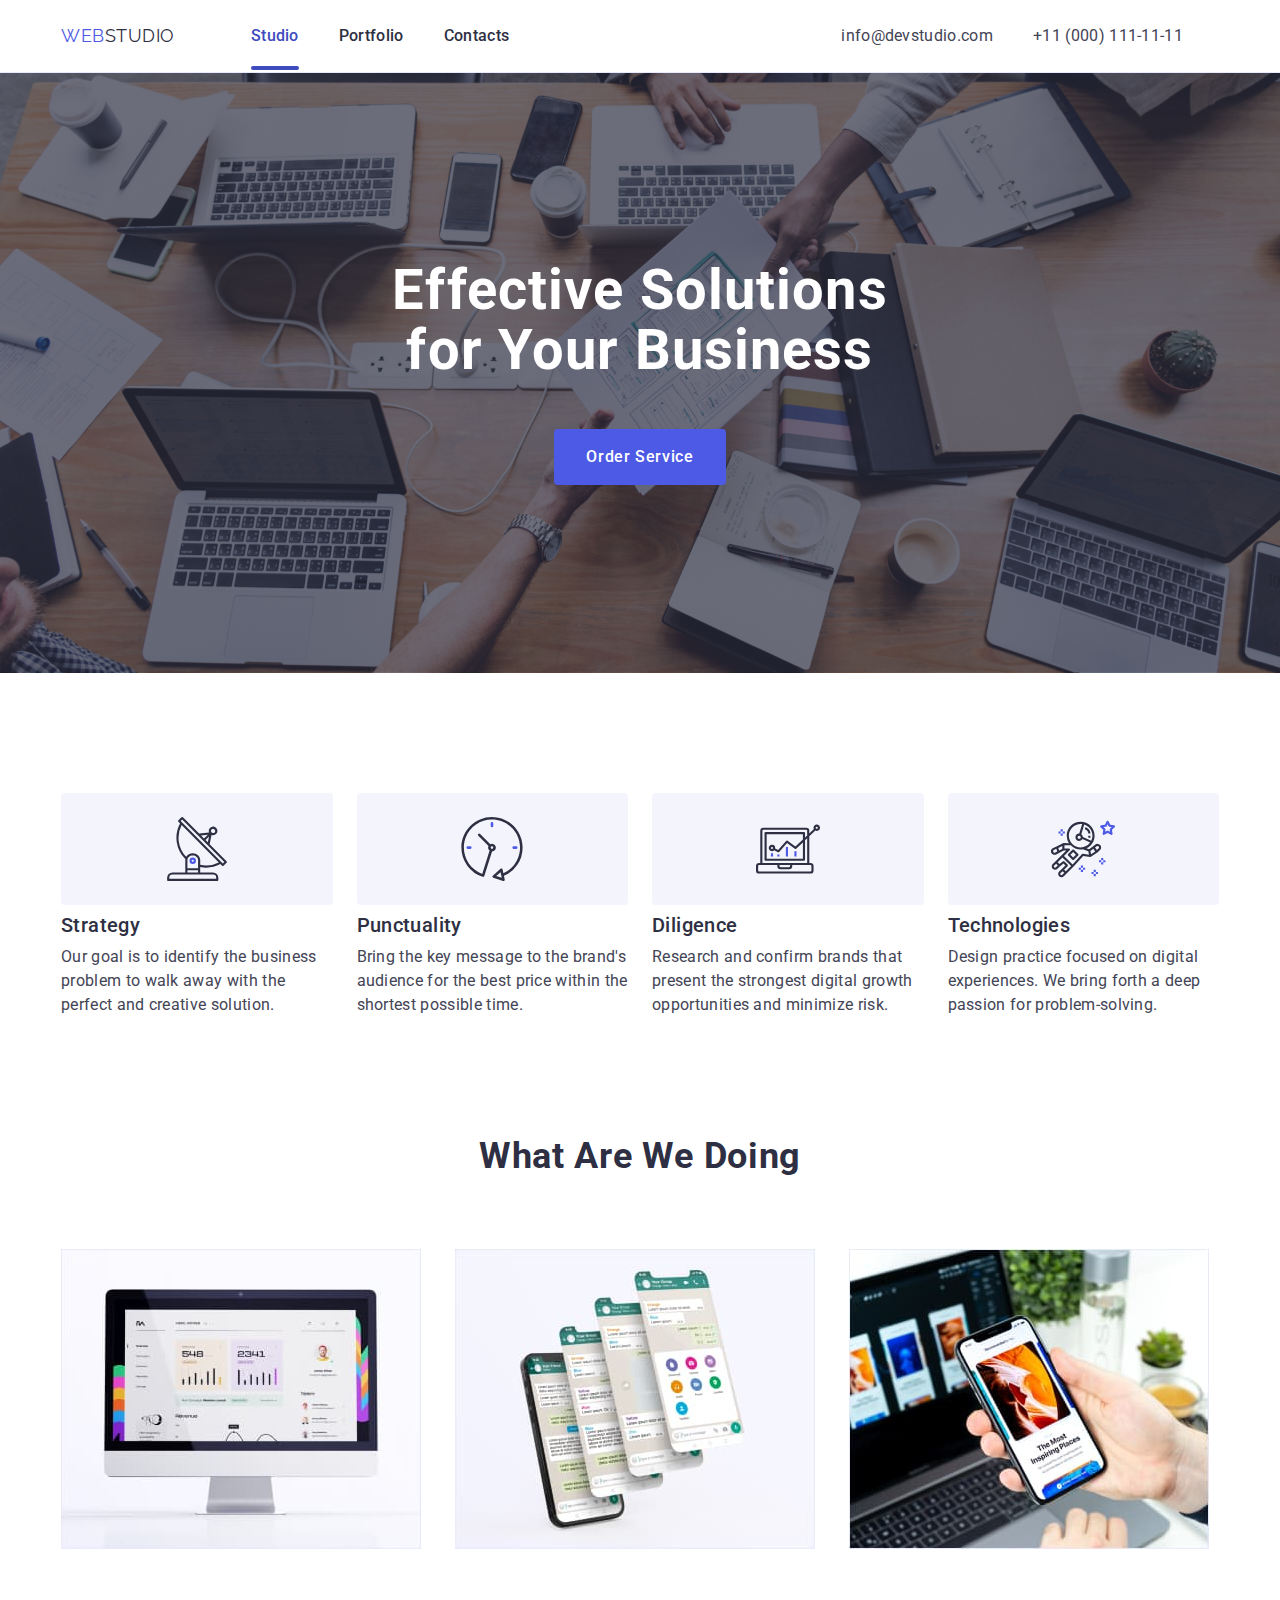
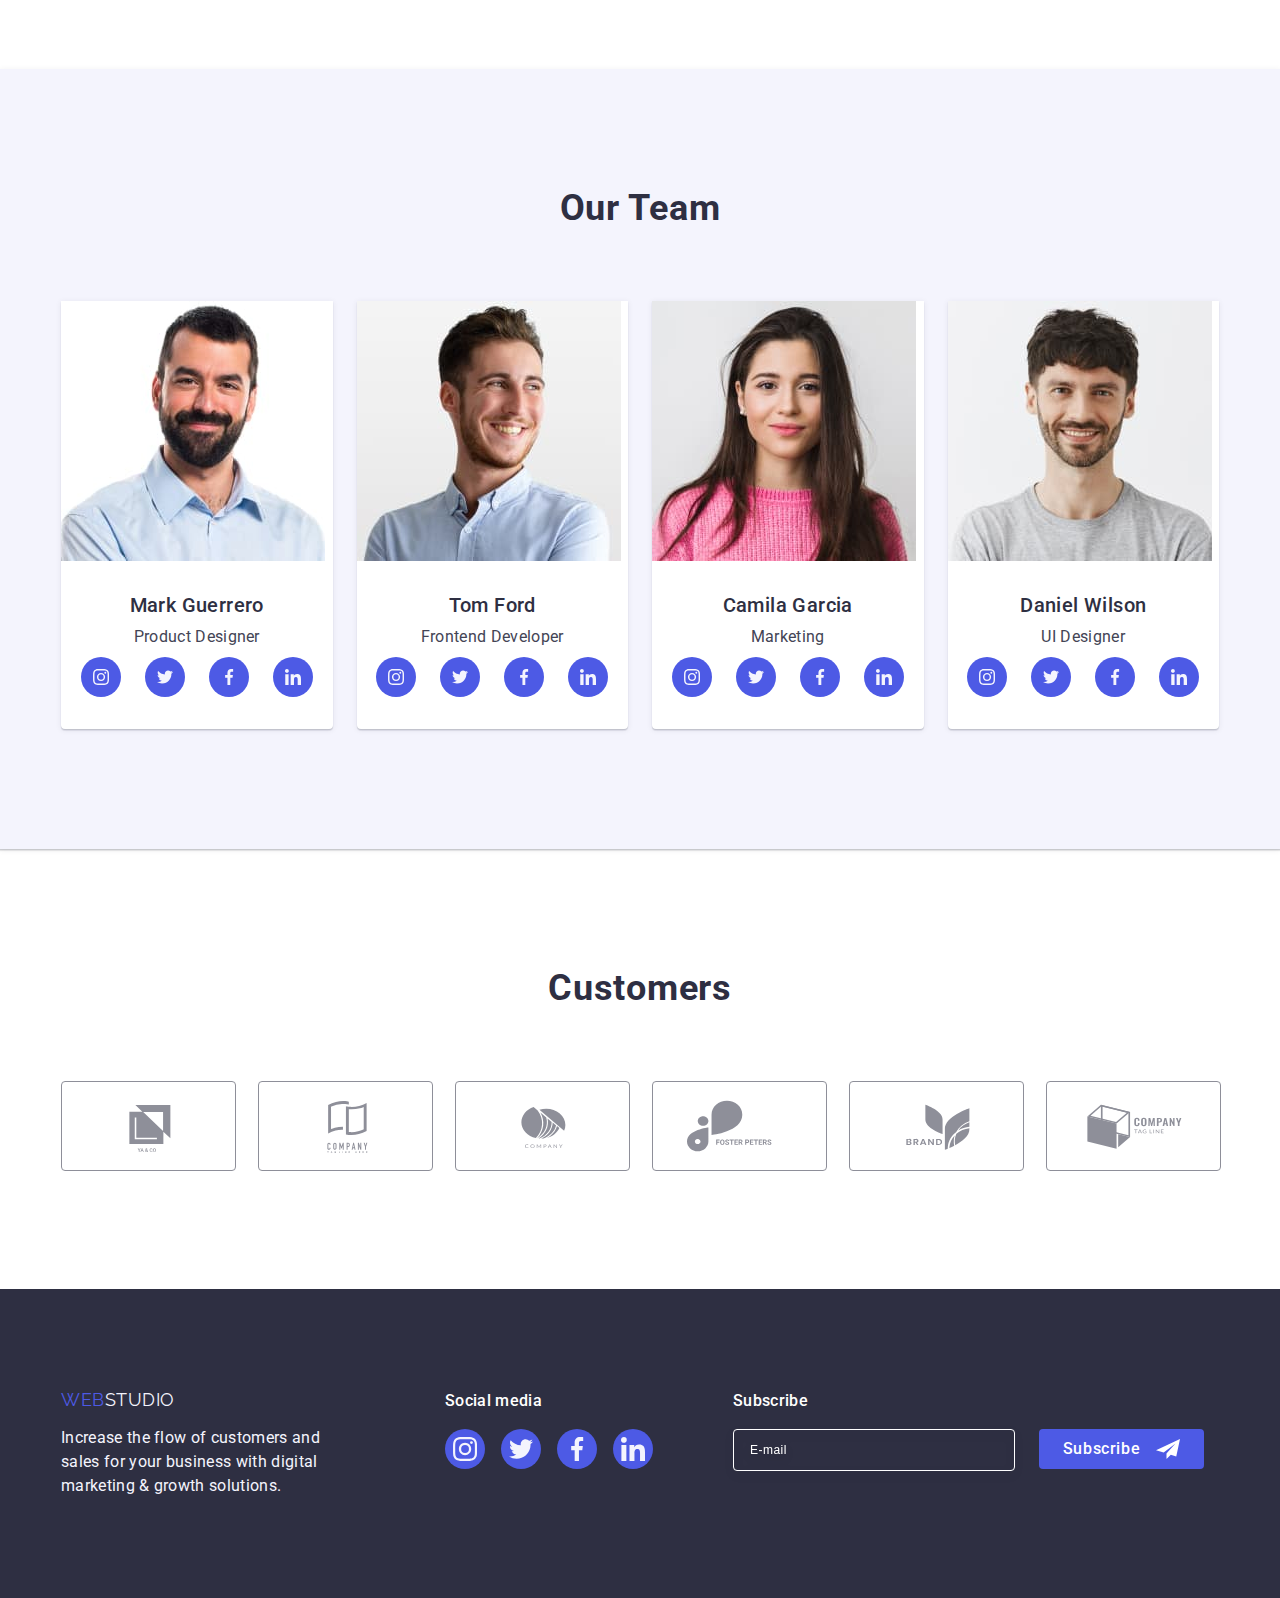
==== index.html @ c23ea58d "Initial commit" ====
<!DOCTYPE html>
<html lang="en">

<head>
    <meta charset="UTF-8">
    <meta name="viewport" content="width=device-width, initial-scale=1.0">
    <link rel="preconnect" href="https://fonts.googleapis.com">
    <link rel="preconnect" href="https://fonts.gstatic.com" crossorigin>
    <link rel="stylesheet" href="https://cdnjs.cloudflare.com/ajax/libs/modern-normalize/2.0.0/modern-normalize.min.css"
        integrity="sha512-4xo8blKMVCiXpTaLzQSLSw3KFOVPWhm/TRtuPVc4WG6kUgjH6J03IBuG7JZPkcWMxJ5huwaBpOpnwYElP/m6wg=="
        crossorigin="anonymous" referrerpolicy="no-referrer" />
    <link rel="stylesheet" href="./css/styles.css" />
    <link
        href="https://fonts.googleapis.com/css2?family=Raleway:wght@800&family=Roboto:wght@400;500;700;900&display=swap"
        rel="stylesheet">
    <title>WebStudio</title>
</head>

<body>
    <header class="header">
        <div class="header_div container">
            <nav class="header-flex">
                <a href="./index.html" class="web link header-logo">Web<span class="studio-header">Studio</span></a>
                <ul class="list header-list">
                    <li><a class="navigation link current" href="./index.html">Studio</a></li>
                    <li><a class="navigation link" href="./portfolio.html">Portfolio</a></li>
                    <li><a class="navigation link" href="">Contacts</a></li>
                </ul>
            </nav>
            <address class="address">
                <ul class="list header-address">
                    <li><a href="mailto:info@devstudio.com" class="contacts-style link">info@devstudio.com</a></li>
                    <li><a href="tel:+110001111111" class="contacts-style link">+11 (000) 111-11-11</a></li>
                </ul>
            </address>
        </div>
    </header>

    <main>
        <!-- h1 and button -->
        <section class="fist-section">
            <div class="container">
                <h1 class="main-header">Effective Solutions for Your Business</h1>
                <button type="button" class="button-style-main" data-modal-open>Order Service</button>
            </div>
        </section>

        <!-- strategy -->
        <section class="second-section">
            <div class="container">
                <h2 class="visually-hidden">Strategy</h2>
                <ul class="list second-section-ul">
                    <li class="second-list-div">
                        <div class="second-div-icons">
                            <svg width="64" height="64" class="second-section-icons">
                                <use href="./images/icons.svg#icon-antenna-1"></use>
                            </svg>
                        </div>
                        <h3 class="second-section-header">Strategy</h3>
                        <p class="text-second-section">Our goal is to identify the business
                            problem to walk away with the perfect and creative solution.</p>
                    </li>
                    <li class="second-list-div">
                        <div class="second-div-icons">
                            <svg width="64" height="64" class="second-section-icons">
                                <use href="./images/icons.svg#icon-clock-1"></use>
                            </svg>
                        </div>
                        <h3 class="second-section-header">Punctuality</h3>
                        <p class="text-second-section">Bring the key message to the brand's audience for the
                            best price within the shortest possible time.</p>
                    </li>
                    <li class="second-list-div">
                        <div class="second-div-icons">
                            <svg width="64" height="64" class="second-section-icons">
                                <use href="./images/icons.svg#icon-diagram-1"></use>
                            </svg>
                        </div>
                        <h3 class="second-section-header">Diligence</h3>
                        <p class="text-second-section">Research and confirm brands that present the strongest
                            digital growth opportunities and minimize risk.</p>
                    </li>
                    <li class="second-list-div">
                        <div class="second-div-icons">
                            <svg width="64" height="64" class="second-section-icons">
                                <use href="./images/icons.svg#icon-astronaut-1"></use>
                            </svg>
                        </div>
                        <h3 class="second-section-header">Technologies</h3>
                        <p class="text-second-section">Design practice focused on digital experiences. We bring
                            forth a
                            deep
                            passion
                            for
                            problem-solving.</p>
                    </li>
                </ul>
            </div>
        </section>
        <!-- Portfolio-->
        <section class="portfolio-section">
            <div class="container">
                <h2 class="portfolio-big-header">What are we doing</h2>
                <ul class="list portfolio-ul">
                    <li class="item-port"><img src="./images/first_portfolio.jpg" alt="monitor" width="360"
                            height="300"></li>
                    <li class="item-port"><img src="./images/second_portfolio.jpg" alt="phone" width="360" height="300">
                    </li>
                    <li class="item-port"><img src="./images/third_portfolio.jpg" alt="phone in hand" width="360"
                            height="300"></li>
                </ul>
            </div>
        </section>

        <!-- Team-->
        <section class="team-section">
            <div class="container">
                <h2 class="team-header">Our Team</h2>
                <ul class="list team-ul">
                    <li class="team-person"><img src="./images/mark.jpg" alt="Mark Product Designer" width="264"
                            height="260">
                        <div class="person-div">
                            <h3 class="preson-name">Mark Guerrero</h3>
                            <p class="person-text">Product Designer</p>
                            <ul class="team-soc-list list">
                                <li class="team-soc-item"><a href="" class="item-soc-link link">
                                        <svg width="16" height="16" class="team-section-icons">
                                            <use href="./images/icons.svg#icon-instagram-2"></use>
                                        </svg>
                                    </a></li>
                                <li class="team-soc-item"><a href="" class="item-soc-link link">
                                        <svg width="16" height="16" class="team-section-icons">
                                            <use href="./images/icons.svg#icon-twitter-1"></use>
                                        </svg>
                                    </a></li>
                                <li class="team-soc-item"><a href="" class="item-soc-link link">
                                        <svg width="16" height="16" class="team-section-icons">
                                            <use href="./images/icons.svg#icon-facebook-1"></use>
                                        </svg>
                                    </a></li>
                                <li class="team-soc-item"><a href="" class="item-soc-link link">
                                        <svg width="16" height="16" class="team-section-icons">
                                            <use href="./images/icons.svg#icon-linkedin-1"></use>
                                        </svg>
                                    </a></li>
                            </ul>
                        </div>
                    </li>
                    <li class="team-person"><img src="./images/tom.jpg" alt="Tom Frontend Develope" width="264"
                            height="260">
                        <div class="person-div">
                            <h3 class="preson-name">Tom Ford</h3>
                            <p class="person-text">Frontend Developer</p>
                            <ul class="team-soc-list list">
                                <li class="team-soc-item"><a href="" class="item-soc-link link">
                                        <svg width="16" height="16" class="team-section-icons">
                                            <use href="./images/icons.svg#icon-instagram-2"></use>
                                        </svg>
                                    </a></li>
                                <li class="team-soc-item"><a href="" class="item-soc-link link">
                                        <svg width="16" height="16" class="team-section-icons">
                                            <use href="./images/icons.svg#icon-twitter-1"></use>
                                        </svg>
                                    </a></li>
                                <li class="team-soc-item"><a href="" class="item-soc-link link">
                                        <svg width="16" height="16" class="team-section-icons">
                                            <use href="./images/icons.svg#icon-facebook-1"></use>
                                        </svg>
                                    </a></li>
                                <li class="team-soc-item"><a href="" class="item-soc-link link">
                                        <svg width="16" height="16" class="team-section-icons">
                                            <use href="./images/icons.svg#icon-linkedin-1"></use>
                                        </svg>
                                    </a></li>
                            </ul>
                        </div>
                    </li>
                    <li class="team-person"><img src="./images/camila.jpg" alt="Camila Marketing" width="264"
                            height="260">
                        <div class="person-div">
                            <h3 class="preson-name">Camila Garcia</h3>
                            <p class="person-text">Marketing</p>
                            <ul class="team-soc-list list">
                                <li class="team-soc-item"><a href="" class="item-soc-link link">
                                        <svg width="16" height="16" class="team-section-icons">
                                            <use href="./images/icons.svg#icon-instagram-2"></use>
                                        </svg>
                                    </a></li>
                                <li class="team-soc-item"><a href="" class="item-soc-link link">
                                        <svg width="16" height="16" class="team-section-icons">
                                            <use href="./images/icons.svg#icon-twitter-1"></use>
                                        </svg>
                                    </a></li>
                                <li class="team-soc-item"><a href="" class="item-soc-link link">
                                        <svg width="16" height="16" class="team-section-icons">
                                            <use href="./images/icons.svg#icon-facebook-1"></use>
                                        </svg>
                                    </a></li>
                                <li class="team-soc-item"><a href="" class="item-soc-link link">
                                        <svg width="16" height="16" class="team-section-icons">
                                            <use href="./images/icons.svg#icon-linkedin-1"></use>
                                        </svg>
                                    </a></li>
                            </ul>
                        </div>
                    </li>
                    <li class="team-person"><img src="./images/daniel.jpg" alt="Daniel UI Designer" width="264"
                            height="260">
                        <div class="person-div">
                            <h3 class="preson-name">Daniel Wilson</h3>
                            <p class="person-text">UI Designer</p>
                            <ul class="team-soc-list list">
                                <li class="team-soc-item"><a href="" class="item-soc-link link">
                                        <svg width="16" height="16" class="team-section-icons">
                                            <use href="./images/icons.svg#icon-instagram-2"></use>
                                        </svg>
                                    </a></li>
                                <li class="team-soc-item"><a href="" class="item-soc-link link">
                                        <svg width="16" height="16" class="team-section-icons">
                                            <use href="./images/icons.svg#icon-twitter-1"></use>
                                        </svg>
                                    </a></li>
                                <li class="team-soc-item"><a href="" class="item-soc-link link">
                                        <svg width="16" height="16" class="team-section-icons">
                                            <use href="./images/icons.svg#icon-facebook-1"></use>
                                        </svg>
                                    </a></li>
                                <li class="team-soc-item"><a href="" class="item-soc-link link">
                                        <svg width="16" height="16" class="team-section-icons">
                                            <use href="./images/icons.svg#icon-linkedin-1"></use>
                                        </svg>
                                    </a></li>
                            </ul>
                        </div>
                    </li>
                </ul>
            </div>
        </section>
        <section class="customers-section">
            <div class="container">
                <h2 class="customers-header">Customers</h2>
                <ul class="customers-list list">
                    <li class="customers-item">
                        <a href="" class="customers-item-link link">
                            <svg width="104" height="56" class="customers-section-icons">
                                <use href="./images/icons.svg#icon-Logo_1"></use>
                            </svg>
                        </a>
                    </li>
                    <li class="customers-item">
                        <a href="" class="customers-item-link link">
                            <svg width="104" height="56" class="customers-section-icons">
                                <use href="./images/icons.svg#icon-Logo_2"></use>
                            </svg>
                        </a>
                    </li>
                    <li class="customers-item">
                        <a href="" class="customers-item-link link">
                            <svg width="104" height="56" class="customers-section-icons">
                                <use href="./images/icons.svg#icon-Logo_3"></use>
                            </svg>
                        </a>
                    </li>
                    <li class="customers-item">
                        <a href="" class="customers-item-link link">
                            <svg width="104" height="56" class="customers-section-icons">
                                <use href="./images/icons.svg#icon-Logo_4"></use>
                            </svg>
                        </a>
                    </li>
                    <li class="customers-item">
                        <a href="" class="customers-item-link link">
                            <svg width="104" height="56" class="customers-section-icons">
                                <use href="./images/icons.svg#icon-Logo_5"></use>
                            </svg>
                        </a>
                    </li>
                    <li class="customers-item">
                        <a href="" class="customers-item-link link">
                            <svg width="104" height="56" class="customers-section-icons">
                                <use href="./images/icons.svg#icon-Logo_6"></use>
                            </svg>
                        </a>
                    </li>
                </ul>
            </div>
        </section>
    </main>

    <footer class="footer">
        <div class="container footer-flex">
            <div class="footed-div-1">
                <a href="./index.html" class="web link footer-logo">Web<span class="studio-footer">Studio</span></a>
                <p class="footer-text">Increase the flow of customers and sales for your business with digital marketing
                    &
                    growth solutions.</p>
            </div>
            <div class="footed-div-2">
                <p class="social-media">Social media</p>
                <ul class="footer-soc-list list">
                    <li class="footer-soc-item"><a href="" class="footer-soc-link link">
                            <svg width="24" height="24" class="footer-section-icons">
                                <use href="./images/icons.svg#icon-instagram-2"></use>
                            </svg>
                        </a></li>
                    <li class="footer-soc-item"><a href="" class="footer-soc-link link">
                            <svg width="24" height="24" class="footer-section-icons">
                                <use href="./images/icons.svg#icon-twitter-1"></use>
                            </svg>
                        </a></li>
                    <li class="footer-soc-item"><a href="" class="footer-soc-link link">
                            <svg width="24" height="24" class="footer-section-icons">
                                <use href="./images/icons.svg#icon-facebook-1"></use>
                            </svg>
                        </a></li>
                    <li class="footer-soc-item"><a href="" class="footer-soc-link link">
                            <svg width="24" height="24" class="footer-section-icons">
                                <use href="./images/icons.svg#icon-linkedin-1"></use>
                            </svg>
                        </a></li>
                </ul>
            </div>
            <div class="footed-div">
                <p class="social-media">Subscribe</p>
                <form class="footer-form">
                    <label class="footer-label" for="footer-email">
                        <input type="email" id="footer-email" name="footer-email" placeholder="E-mail"
                            class="footer-email-input">
                    </label>
                    <button type="submit" class="footer-button">Subscribe
                        <svg width="24" height="24" class="footer-tg-icon">
                            <use href="./images/icons.svg#icon-Frame-3"></use>
                        </svg>
                    </button>
                </form>
            </div>
        </div>
    </footer>

    <div data-modal class="modal is-hidden">
        <div class="modal-window">
            <button type="button" data-modal-close class="modal-button">
                <svg width="8" height="8" class="modal-svg">
                    <use href="./images/icons.svg#icon-close-black"></use>
                </svg>
            </button>
            <p class="modal-header"> Leave your contacts and we will call you back</p>
            <form class="modal-form">
                <div class="modal-div">
                    <label for="user-name" class="madal-label">Name</label>
                    <div class="modal-input-wrap">
                        <input type="text" class="modal-input" name="user-name" id="user-name" required>
                        <svg class="modal-icon" width="18" height="24">
                            <use href="./images/icons.svg#icon-person-black"></use>
                        </svg>
                    </div>
                </div>
                <div class="modal-div">
                    <label for="user-phone" class="madal-label">Phone</label>
                    <div class="modal-input-wrap">
                        <input type="tel" class="modal-input" name="user-phone" id="user-phone" required>
                        <svg class="modal-icon" width="18" height="24">
                            <use href="./images/icons.svg#icon-phone-black"></use>
                        </svg>
                    </div>
                </div>
                <div class="modal-div">
                    <label for="user-email" class="madal-label">Email</label>
                    <div class="modal-input-wrap">
                        <input type="email" class="modal-input" name="user-email" id="user-email" required>
                        <svg class="modal-icon" width="18" height="24">
                            <use href="./images/icons.svg#icon-email-black"></use>
                        </svg>
                    </div>
                </div>
                <div class="modal-div-coment">
                    <label for="user-comment" class="madal-label">Comment</label>
                    <textarea class="modal-coment" name="user-comment" id="user-comment" rows="10"
                        placeholder="Text input"></textarea>
                </div>
                <div class="modal-div-check">
                    <input type="checkbox" id="user-privacy" name="user-privacy" value="true"
                        class="modal-check visually-hidden" />
                    <label for="user-privacy" class="modal-check-text">
                        <span class="modal-span">
                            <svg class="modal-icon-check" width="10" height="8">
                                <use href="./images/icons.svg#icon-Vector"></use>
                            </svg>
                        </span>
                        I accept the terms and conditions of the <a class="modal-check-link" href="">Privacy
                            Policy</a></label>
                </div>
                <button type="submit" class="modal-button-send">Send</button>
            </form>
        </div>
    </div>
    <script src="./js/modal.js"></script>
</body>

</html>
---- css/styles.css ----
* {
    margin: 0;
    padding: 0;
}

img {
    display: block;
}

*:root {
    /* CTAs Focused Active states Links */
    --iris: #4D5AE5;
    /* CTAs */
    --ocean: #404BBF;
    /* Overlays Shadows Headings */
    --navyblue: #2E2F42;
    /* Valid fields Success messages */
    --green: #31D0AA;
    /* Body text */
    --slate: #434455;
    /* Helper text Deemphasized text */
    --lightslate: #8E8F99;
    /* Accent color Hairlines Subtle backgrounds */
    --cornflower: #E7E9FC;
    /* Light mode backgrounds Light mode Dialogs/alerts */
    --cloud: #F4F4FD;
    /* Overlay */
    --navyblue-modal: rgba(46, 47, 66, 0.40);
    /* Hero image background */
    --grey: rgba(46, 47, 66, 0.70);
    /* Header, team card background */
    --white: #FFF;
    /* Modal background */
    --dairy: #FCFCFC;
}

.link {
    text-decoration: none;
}

.container {
    max-width: 1158px;
    margin: 0 auto;
    padding: 0 15px;
}

.header-logo {
    margin-right: 76px;
}

.web {
    justify-content: center;
    color: var(--iris);
    font-family: "Raleway", sans-serif;
    font-size: 18px;
    line-height: 1.17;
    letter-spacing: 0.54px;
    text-transform: uppercase;
}

.studio-header {
    justify-content: center;
    color: var(--navyblue);
    font-family: "Raleway", sans-serif;
    font-size: 18px;
    line-height: 21px;
    letter-spacing: 0.54px;
    text-transform: uppercase;
}

.studio-footer {
    justify-content: center;
    color: var(--cloud);
    font-family: "Raleway", sans-serif;
    font-size: 18px;

    line-height: 21px;
    letter-spacing: 0.54px;
    text-transform: uppercase;
}

.list {
    list-style: none;
}

.button-style-portfolio {
    color: var(--iris);
    text-align: center;
    font-family: "Roboto", sans-serif;
    font-size: 16px;
    font-weight: 500;
    line-height: 24px;
    letter-spacing: 0.64px;
    background: var(--cloud);
    cursor: pointer;
    padding: 12px 24px;
    border: 1px solid var(--cornflower);
    border-radius: 4px;
    transition: color 250ms cubic-bezier(0.4, 0, 0.2, 1),
        background-color 250ms cubic-bezier(0.4, 0, 0.2, 1),
        border-color 250ms cubic-bezier(0.4, 0, 0.2, 1),
        box-shadow 250ms cubic-bezier(0.4, 0, 0.2, 1);
}

.header-flex {
    display: flex;
    align-items: center;
}

.header-list {
    display: flex;
    gap: 40px;
}

.header-address {
    display: flex;
    gap: 40px;
    padding: 24px 0;
    margin-left: 332px;
}

.header {
    border-bottom: 1px solid #e7e9fc;
    box-shadow: 0px 2px 1px rgba(46, 47, 66, 0.08),
        0px 1px 1px rgba(46, 47, 66, 0.16),
        0px 1px 6px rgba(46, 47, 66, 0.08);
}

.header_div {
    display: flex;
}

.button-style-portfolio:hover,
.button-style-portfolio:focus {
    color: var(--white);
    text-align: center;
    font-family: "Roboto", sans-serif;
    font-size: 16px;
    font-weight: 500;
    line-height: 24px;
    letter-spacing: 0.64px;
    background: var(--ocean);
    border: 1px solid transparent;
    border-radius: 4px;
    box-shadow: 0px 3px 1px rgba(0, 0, 0, 0.1),
        0px 2px 1px rgba(0, 0, 0, 0.08),
        0px 2px 2px rgba(0, 0, 0, 0.12);
}

.contacts-style {
    color: var(--slate);
    font-family: "Roboto", sans-serif;
    font-size: 16px;
    line-height: 24px;
    letter-spacing: 0.32px;
    transition: color 250ms cubic-bezier(0.4, 0, 0.2, 1);
}

.contacts-style:hover,
.contacts-style:focus {
    color: var(--ocean);
    font-family: "Roboto", sans-serif;
    font-size: 16px;
    line-height: 24px;
    letter-spacing: 0.32px;
}



.navigation {
    color: var(--navyblue);
    font-family: "Roboto", sans-serif;
    font-size: 16px;
    font-weight: 500;
    line-height: 24px;
    letter-spacing: 0.32px;
    padding: 24px 0;

}

.navigation:hover,
.navigation:focus {
    color: var(--ocean);
    font-family: "Roboto", sans-serif;
    font-size: 16px;
    font-weight: 500;
    line-height: 24px;
    letter-spacing: 0.32px;
}

.current {
    position: relative;
    color: #404bbf;
}

.current::after {
    content: "";
    display: block;
    width: 100%;
    height: 4px;
    border-radius: 2px;
    background-color: var(--ocean);
    position: absolute;
    bottom: -1px;
    left: 0;
    transition: color 250ms cubic-bezier(0.4, 0, 0.2, 1);
    transition: color 250ms cubic-bezier(0.4, 0, 0.2, 1);
    background-color: #404bbf;
}

body {
    font-family: "Roboto", sans-serif;
    color: var(--slate);
    background-color: var(--white);
    /* max-width: 1440px; */
}

.fist-section {
    background-image: linear-gradient(rgba(46, 47, 66, 0.7), rgba(46, 47, 66, 0.7)), url(../images/people-office.jpg);
    background-repeat: no-repeat;
    background-position: center;
    margin: 0 auto;
    background-size: cover;
    padding: 188px 0;
    max-width: 1440px;
}

.button-style-main {
    color: var(--white);
    font-size: 16px;
    font-weight: 500;
    line-height: 24px;
    letter-spacing: 0.64px;
    font-family: "Roboto", sans-serif;
    background: var(--iris);
    cursor: pointer;
    padding: 16px 32px;
    border: none;
    border-radius: 4px;
    height: 56px;
    min-width: 169px;
    display: block;
    margin: 0 auto;
    margin-top: 48px;
    transition: background-color 250ms cubic-bezier(0.4, 0, 0.2, 1);
}

.button-style-main:hover,
.button-style-main:focus {
    color: var(--white);
    font-size: 16px;
    font-weight: 500;
    line-height: 24px;
    letter-spacing: 0.64px;
    font-family: "Roboto", sans-serif;
    background: var(--ocean);

}

.main-header {
    color: var(--white);
    text-align: center;
    text-shadow: 0px 4px 4px 0px rgba(0, 0, 0, 0.25);
    font-size: 56px;
    line-height: 1.07;
    letter-spacing: 1.12px;
    max-width: 496px;
    margin: 0 auto;
}

.second-section {
    padding: 120px 0;
}

.second-section-ul {
    display: flex;
    justify-content: center;
    gap: 24px;
}

.second-list-div {
    width: calc((100% - 72px) / 4);
}

.second-div-icons {
    display: flex;
    justify-content: center;
    align-items: center;
    padding: 24px 0;
    background-color: var(--cloud);
    border-radius: 4px;
    margin-bottom: 8px;
}

.second-section-header {
    color: var(--navyblue);
    font-size: 20px;
    font-weight: 500;
    line-height: 24px;
    letter-spacing: 0.4px;
    margin-bottom: 8px;
}

.text-second-section {
    color: var(--slate);
    font-size: 16px;
    line-height: 24px;
    letter-spacing: 0.32px;
}

.portfolio-section {
    padding-bottom: 120px;
}

.portfolio-big-header {
    color: var(--navyblue);
    text-align: center;
    font-size: 36px;
    line-height: 1.11;
    letter-spacing: 0.72px;
    text-transform: capitalize;
    margin-bottom: 72px;
}

.portfolio-ul {
    display: flex;
    gap: 24px;
    justify-content: center;
}

.item-port {
    width: calc((100% - 48px) / 3);
}

.team-header {
    color: var(--navyblue);
    text-align: center;
    font-size: 36px;
    line-height: 1.11;
    letter-spacing: 0.72px;
    text-transform: capitalize;
    margin-bottom: 72px;
}

.team-ul {
    display: flex;
    gap: 24px;
    justify-content: center;
}

.person-div {
    width: auto;
    height: auto;
    padding: 32px 0;
}

.team-section {
    background-color: #F4F4FD;
    padding: 120px 0;
    box-shadow: 0px 1px 6px rgba(46, 47, 66, 0.08),
        0px 1px 1px rgba(46, 47, 66, 0.16),
        0px 2px 1px rgba(46, 47, 66, 0.08);
}

.team-person {
    background-color: #FFFFFF;
    flex-basis: calc((100% - 3 * 24px) / 4);
    border-radius: 0px 0px 4px 4px;
    box-shadow: 0px 1px 6px rgba(46, 47, 66, 0.08),
        0px 1px 1px rgba(46, 47, 66, 0.16),
        0px 2px 1px rgba(46, 47, 66, 0.08);
}

.preson-name {
    color: var(--navyblue);
    text-align: center;
    font-size: 20px;
    font-weight: 500;
    line-height: 24px;
    letter-spacing: 0.4px;
    margin-bottom: 8px;
}

.person-text {
    color: var(--slate);
    text-align: center;
    font-size: 16px;
    line-height: 24px;
    letter-spacing: 0.32px;
    margin-bottom: 8px;
}

.team-soc-list {
    display: flex;
    justify-content: center;
    gap: 24px;
}

.team-soc-item {
    width: 40px;
    height: 40px;
}

.item-soc-link {
    width: 100%;
    height: 100%;
    border-radius: 50%;
    background-color: var(--iris);
    display: flex;
    align-items: center;
    justify-content: center;
    transition: background-color 250ms cubic-bezier(0.4, 0, 0.2, 1);
}

.team-section-icons {
    fill: var(--cloud);
}

.item-soc-link:hover,
.item-soc-link:focus {
    background-color: var(--ocean);
}

.customers-section {
    padding: 120px 0;
}

.customers-header {
    color: var(--navyblue);
    text-align: center;
    font-size: 36px;
    line-height: 1.11;
    letter-spacing: 0.72px;
    text-transform: capitalize;
    margin-bottom: 72px;
}

.customers-list {
    display: flex;
    justify-content: center;
    gap: 24px;
}

.customers-item {
    width: calc((100% - 120px) / 6);
    height: 88px;
}

.customers-item-link {
    display: flex;
    width: 100%;
    height: 100%;
    border: 1px solid var(--lightslate);
    border-radius: 4px;
    align-items: center;
    justify-content: center;
    color: var(--lightslate);
    transition: border-color 250ms cubic-bezier(0.4, 0, 0.2, 1),
        color 250ms cubic-bezier(0.4, 0, 0.2, 1);

}

.customers-item-link:hover,
.customers-item-link:focus {
    border-color: var(--ocean);
    color: var(--ocean);
}

.customers-section-icons {
    fill: currentColor;
}


.footer {
    background-color: var(--navyblue);
    padding: 100px 0
}

.footer-flex {
    display: flex;
    align-items: baseline;
}

.footed-div-1 {
    margin-right: 120px;
}

.footed-div-2{
    margin-right: 80px;
}

.footer-logo {
    display: inline-block;
    margin-bottom: 16px;
}

.footer-text {
    color: var(--cloud);
    font-size: 16px;
    line-height: 24px;
    letter-spacing: 0.32px;
    display: block;
    width: 264px;
    height: 72px;
}

.footer-soc-list {
    display: flex;
    justify-content: center;
    gap: 16px;
}

.footer-soc-item {
    width: 40px;
    height: 40px;
}

.footer-soc-link {
    width: 100%;
    height: 100%;
    border-radius: 50%;
    background-color: var(--iris);
    display: flex;
    align-items: center;
    justify-content: center;
    transition: background-color 250ms cubic-bezier(0.4, 0, 0.2, 1);
}

.footer-section-icons {
    fill: var(--cloud);
}

.footer-soc-link:hover,
.footer-soc-link:focus {
    background-color: var(--green);
}

.footer-form {
    display: flex;
    gap: 24px;
}

.footer-email-input {
    width: 264px;
    height: 40px;
    border: 1px solid #ffffff;
    background-color: transparent;
    font-size: 12px;
    line-height: 1.5;
    letter-spacing: 0.04em;
    padding-left: 16px;
    filter: drop-shadow(0px 4px 4px rgba(0, 0, 0, 0.15));
    border-radius: 4px;
    color: #ffffff;
}

.footer-email-input::placeholder {
    color: #ffffff;
}

.footer-button {
    min-width: 165px;
    height: 40px;
    display: flex;
    justify-content: center;
    align-items: center;
    font-family: "Roboto", sans-serif;
    font-size: 16px;
    font-weight: 500;
    line-height: 1.5;
    letter-spacing: 0.04em;
    color: #ffffff;
    cursor: pointer;
    background-color: #4D5AE5;
    border: none;
    border-radius: 4px;
}

.footer-tg-icon {
    margin-left: 16px;

}

.social-media {
        color: var(--white);
    font-family: Roboto;
    font-size: 16px;
    font-weight: 500;
    line-height: 1.5;
    letter-spacing: 0.02em;
    margin-bottom: 16px;
}

.address {
    font-style: normal;
}

.portfolio-sect {
    padding: 96px 0 120px 0;
}

.portfolio-buttons {
    display: flex;
    justify-content: center;
    gap: 24px;
    margin-bottom: 72px;
}

.portfolio-list {
    display: flex;
    flex-wrap: wrap;
    column-gap: 24px;
    justify-content: center;
    row-gap: 48px;
}

.portfolio-item {
    width: calc((100% - 48px) / 3);
}

.portfolio-header {
    color: var(--navyblue);
    font-size: 20px;
    font-weight: 500;
    line-height: 24px;
    letter-spacing: 0.4px;
    margin-bottom: 8px;
}

.portfolio-item-link {
    display: block;
    transition: box-shadow 250ms cubic-bezier(0.4, 0, 0.2, 1);
}

.portfolio-item-link:hover,
.portfolio-item-link:focus {
    box-shadow: 0px 1px 6px rgba(46, 47, 66, 0.08),
        0px 1px 1px rgba(46, 47, 66, 0.16),
        0px 2px 1px rgba(46, 47, 66, 0.08);

}

.portfolio-item-link:hover .portfolio-p-div,
.portfolio-item-link:focus .portfolio-p-div {
    transform: translateY(0%);
}

.porfolio-img-div {
    overflow: hidden;
    position: relative;
}

.portfolio-p-div {
    position: absolute;
    top: 0;
    font-size: 16px;
    line-height: 1.5;
    letter-spacing: 0.02em;
    color: var(--cloud);
    padding: 40px 32px;
    background-color: #4d5ae5;
    height: 100%;
    width: 100%;
    transform: translateY(100%);
    transition: transform 250ms cubic-bezier(0.4, 0, 0.2, 1);
}

.portfolio-text {
    color: var(--slate);
    font-size: 16px;
    line-height: 24px;
    letter-spacing: 0.32px;
}

.porfolio-div {
    padding: 32px 16px;
    border: 1px solid var(--cornflower);
    border-top: none;
}

.visually-hidden {
    position: absolute;
    width: 1px;
    height: 1px;
    margin: -1px;
    border: 0;
    padding: 0;
    white-space: nowrap;
    clip-path: inset(100%);
    clip: rect(0 0 0 0);
    overflow: hidden;
}

.modal {
    position: fixed;
    top: 0;
    left: 0;
    width: 100%;
    height: 100%;
    background-color: rgba(46, 47, 66, 0.4);
    transition: opacity 250ms cubic-bezier(0.4, 0, 0.2, 1), visibility 250ms cubic-bezier(0.4, 0, 0.2, 1);

}

.is-hidden {
    opacity: 0;
    visibility: hidden;
    pointer-events: none;
}

.modal-window {
    position: absolute;
    top: 50%;
    left: 50%;
    transform: translate(-50%, -50%) scale(1);
    width: 408px;
    min-height: 584px;
    background: #fcfcfc;
    box-shadow: 0px 1px 1px rgba(0, 0, 0, 0.14),
        0px 1px 3px rgba(0, 0, 0, 0.12),
        0px 2px 1px rgba(0, 0, 0, 0.2);
    border-radius: 4px;
    transition: transform 250ms cubic-bezier(0.4, 0, 0.2, 1);
    padding: 72px 24px 24px 24px;

}

.modal-button {
    position: absolute;
    top: 24px;
    right: 24px;
    width: 24px;
    height: 24px;
    border-radius: 50%;
    display: flex;
    align-items: center;
    justify-content: center;
    background-color: #e7e9fc;
    border: 1px solid rgba(0, 0, 0, 0.1);
    padding: 0;
    cursor: pointer;
    transition: background-color 250ms cubic-bezier(0.4, 0, 0.2, 1), border 250ms cubic-bezier(0.4, 0, 0.2, 1);
}

.modal-button:hover,
.modal-button:focus {
    background-color: #404bbf;
    border: none;
    fill: #ffffff;

}

.modal-svg {
    transition: fill 250ms cubic-bezier(0.4, 0, 0.2, 1);
}

.modal-svg:hover,
.modal-svg:focus {
    fill: currentColor;
    fill: #ffffff;
}

.modal-header {
    text-align: center;
    color: var(--navyblue);
    font-family: Roboto;
    font-size: 16px;
    font-weight: 500;
    line-height: 24px;
    letter-spacing: 0.32px;
    margin-bottom: 16px;
}

/* .modal-form{
} */
.modal-div {
    margin-bottom: 8px;
}

.modal-div-coment {
    margin-bottom: 16px;
}

.modal-div-check {
    margin-bottom: 24px;
}

.modal-input {
    width: 100%;
    height: 40px;
    border: 1px solid var(--navyblue-modal);
    border-radius: 4px;
    padding-left: 38px;
    background-color: transparent;
    outline: transparent;
    transition: border-color 250ms cubic-bezier(0.4, 0, 0.2, 1);
}

.modal-input:focus {
    border-color: var(--iris);
}

.modal-input:focus+.modal-icon {
    fill: var(--iris);
}

.modal-coment:focus {
    color: var(--iris);
    border-color: #4D5AE5;
}

.madal-label {
    color: var(--lightslate);
    font-size: 12px;
    line-height: 1.17;
    letter-spacing: 0.04em;
    display: block;
    margin-bottom: 4px;
}

.modal-input-wrap {
    position: relative;
}

.modal-icon {
    fill: var(--navyblue);
    position: absolute;
    left: 16px;
    top: 50%;
    transform: translateY(-50%);
    transition: fill 250ms cubic-bezier(0.4, 0, 0.2, 1);
}

.modal-coment {
    width: 100%;
    height: 120px;
    font-size: 12px;
    line-height: 1.17;
    letter-spacing: 0.04em;
    color: rgba(46, 47, 66, 0.4);
    border: 1px solid var(--navyblue-modal);
    border-radius: 4px;
    background-color: transparent;
    outline: transparent;
    transition: border-color 250ms cubic-bezier(0.4, 0, 0.2, 1);
    padding: 8px 16px;
    resize: none;

}

.modal-check:checked+.modal-check-text .modal-span {
    background-color: var(--ocean);
    border: none;
    fill: var(--cloud);
}

.modal-check-text {
    color: var(--lightslate);
    font-size: 12px;
    line-height: 14px;
    line-height: 1.17;
    letter-spacing: 0.04em;
}

.modal-span {
    width: 16px;
    height: 16px;
    border: 1px solid rgba(46, 47, 66, 0.4);
    border-radius: 2px;
    transition: background-color 250ms cubic-bezier(0.4, 0, 0.2, 1), border 250ms cubic-bezier(0.4, 0, 0.2, 1), fill 250ms cubic-bezier(0.4, 0, 0.2, 1);
    display: inline-flex;
    align-items: center;
    justify-content: center;
    fill: transparent;
}

.modal-check-link {
    color: var(--iris);
}

.modal-button-send {
    display: block;
    margin: 0 auto;
    min-width: 169px;
    height: 56px;
    font-family: "Roboto", sans-serif;
    font-size: 16px;
    font-weight: 500;
    line-height: 1.5;
    letter-spacing: 0.04em;
    color: #ffffff;
    cursor: pointer;
    background-color: #4D5AE5;
    border: none;
    border-radius: 4px;
    font-size: 16px;
    font-weight: 500;
    line-height: 1.5;
    letter-spacing: 0.04em;
    color: #ffffff;
    cursor: pointer;
    border-radius: 4px;
    transition: background-color 250ms cubic-bezier(0.4, 0, 0.2, 1);
}
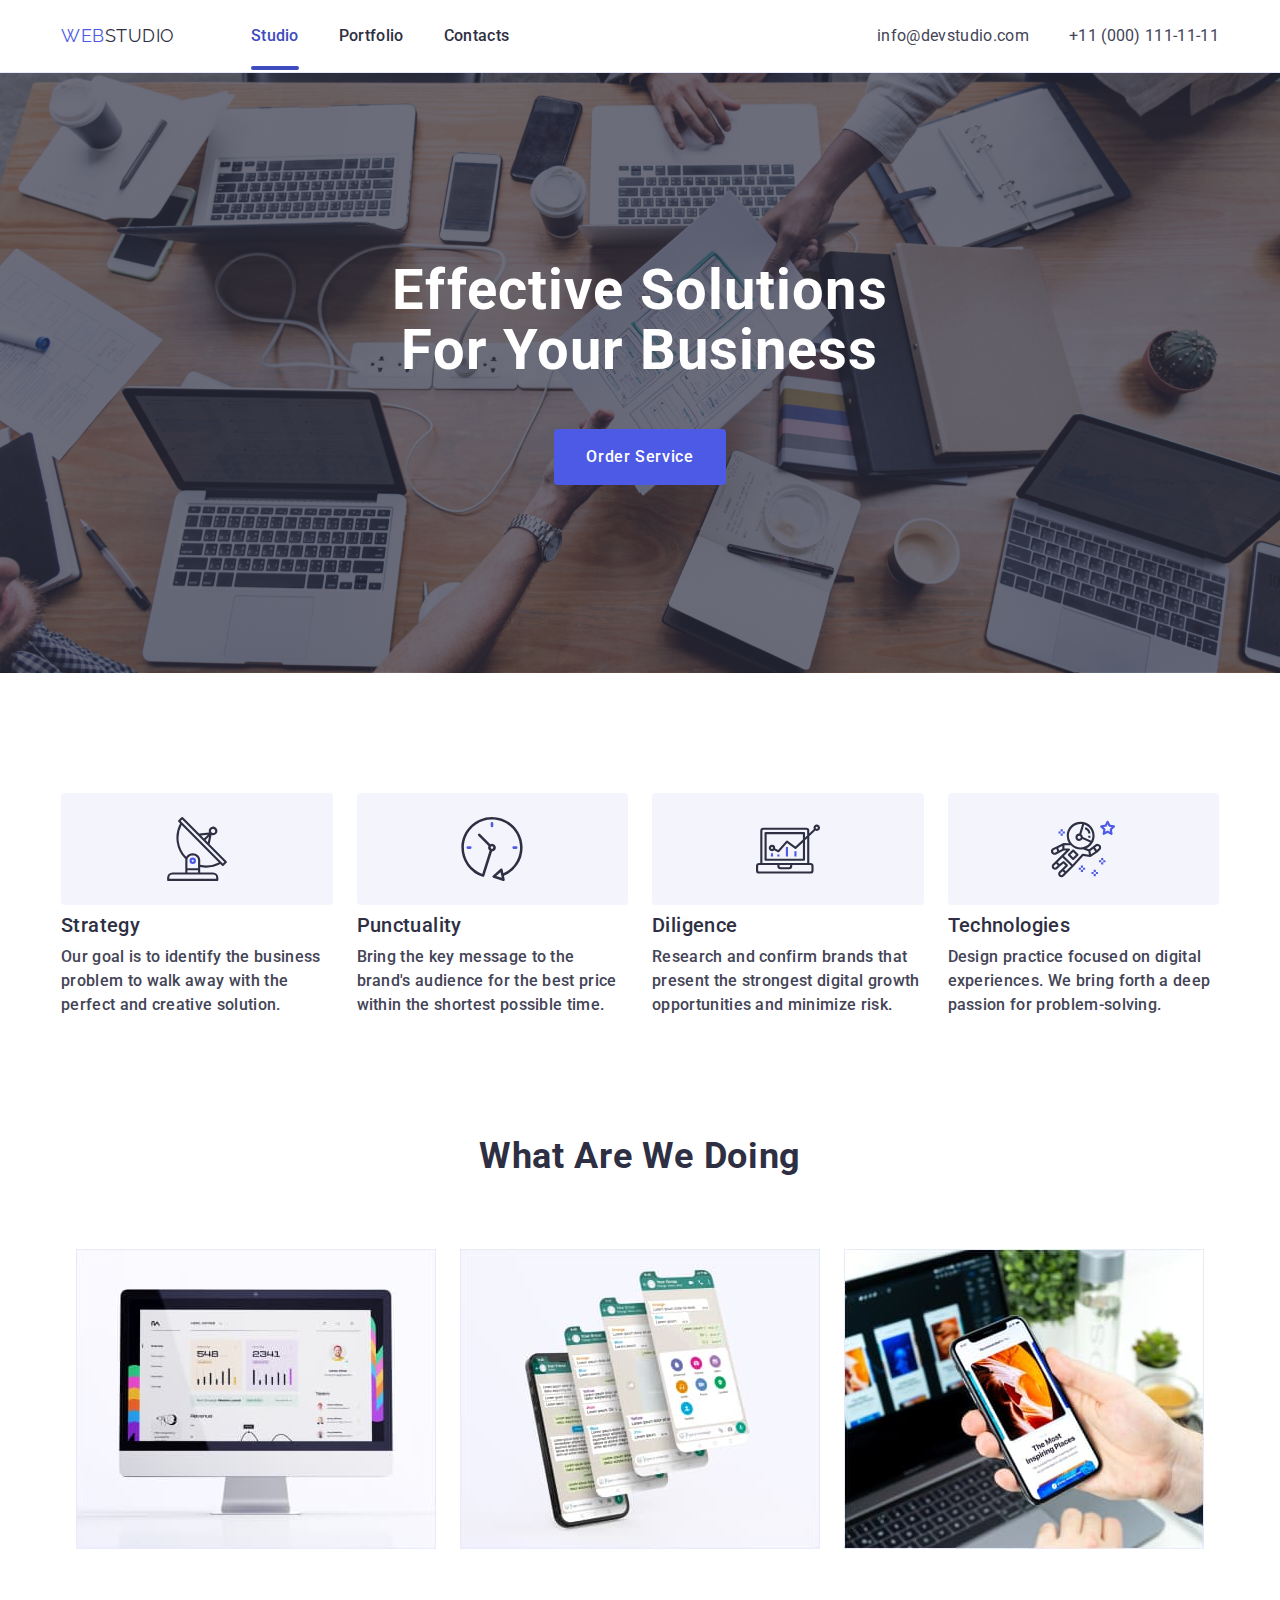
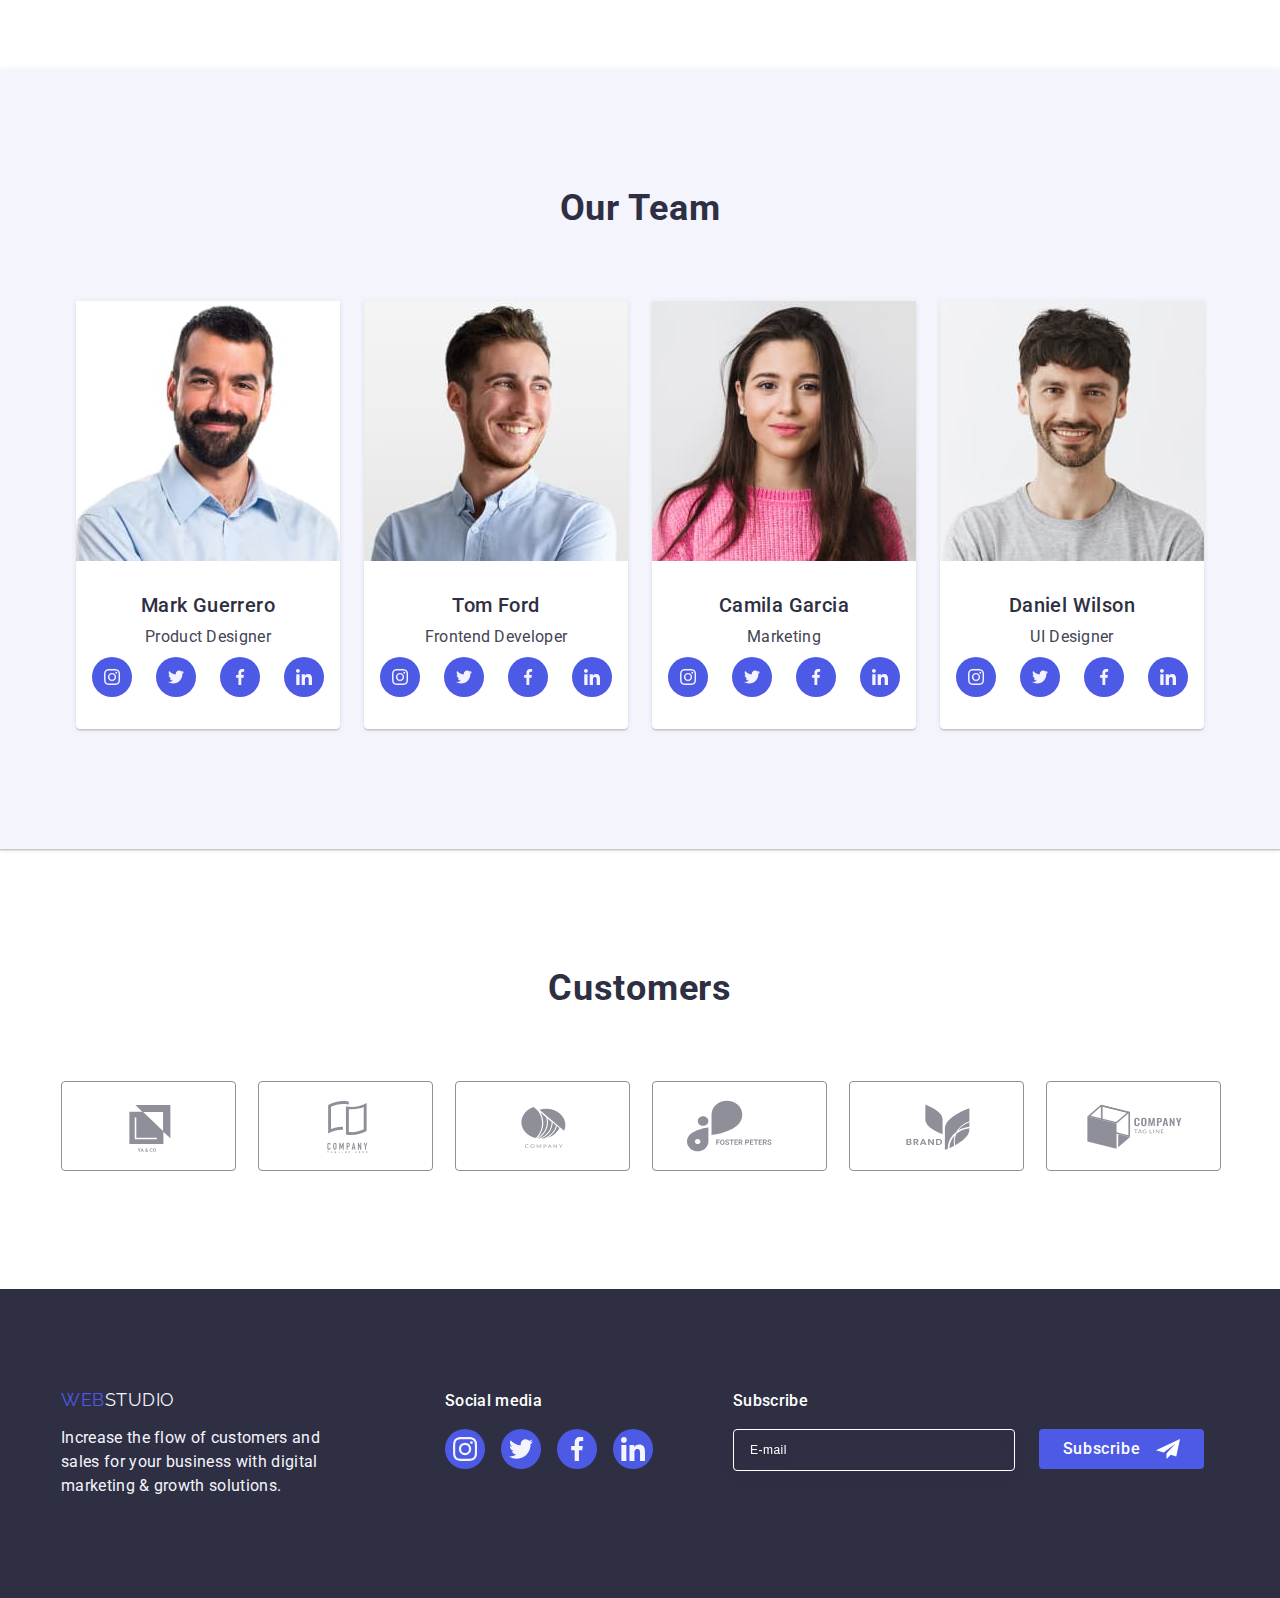
==== commit f7d68d11: "v1" ====
--- a/index.html
+++ b/index.html
@@ -10,6 +10,7 @@
         integrity="sha512-4xo8blKMVCiXpTaLzQSLSw3KFOVPWhm/TRtuPVc4WG6kUgjH6J03IBuG7JZPkcWMxJ5huwaBpOpnwYElP/m6wg=="
         crossorigin="anonymous" referrerpolicy="no-referrer" />
     <link rel="stylesheet" href="./css/styles.css" />
+    <link rel="stylesheet" href="./css/stylesDeck.css" />
     <link
         href="https://fonts.googleapis.com/css2?family=Raleway:wght@800&family=Roboto:wght@400;500;700;900&display=swap"
         rel="stylesheet">
@@ -33,6 +34,77 @@
                     <li><a href="tel:+110001111111" class="contacts-style link">+11 (000) 111-11-11</a></li>
                 </ul>
             </address>
+            <button data-menu-button class="mobile-menu-open js-open-menu" type="button" aria-label="Mobile menu open"
+                aria-expanded="false" aria-controls="menu-container">
+                <svg class="icon mobile-menu-icon" width="32" height="22">
+                    <use class="footer-social" xlink:href="./images/icons.svg#icon-mobile-menu"></use>
+                </svg>
+            </button>
+        </div>
+        <div data-menu class="js-menu-container mobile-menu-container container" id="menu-container">
+            <button data-menu-button class="mobile-menu-close js-close-menu" type="button"
+                aria-label="Mobile menu close">
+                <svg class="close-menu-icon" width="24" height="24">
+                    <use class="menu-icon" xlink:href="./images/icons.svg#icon-close-menu"></use>
+                </svg>
+            </button>
+            <nav class="mobile-navigation-section">
+                <ul class="mob-nav-list list">
+                    <li class="mob-nav-list-items">
+                        <a href="./index.html" class="nav-link-mobile current link">Studio
+                            <div class="underline"></div>
+                        </a>
+                    </li>
+                    <li class="mob-nav-list-items">
+                        <a href="./portfolio.html" class="nav-link-mobile link">Portfolio </a>
+                    </li>
+                    <li class="mob-nav-list-items">
+                        <a href="" class="nav-link-mobile link">Contacts </a>
+                    </li>
+                </ul>
+            </nav>
+            <address class="mobile-navigation-address">
+                <ul class="mobile-address-list list">
+                    <li class="mobile-address-list-items">
+                        <a href="mailto:info@devstudio.com" class="mobile-address-links link">info@devstudio.com
+                        </a>
+                    </li>
+                    <li class="mobile-address-list-items">
+                        <a href="tel:+110001111111" class="mobile-address-links mobile-menu-phone link">+11 (000)
+                            111-11-11</a>
+                    </li>
+                </ul>
+            </address>
+            <ul class="social-media-list-mobile">
+                <li class="social-media-list-items-mobile list">
+                    <a class="link mobile-icon-links" href="https://instagram.com" target="_blank"><svg
+                            class="icon mobile-social-svg" width="24" height="24">
+                            <use class="mobile-social-use" xlink:href="./images/icons.svg#icon-instagram-2"></use>
+                        </svg>
+                    </a>
+                </li>
+                <li class="social-media-list-items-mobile list">
+                    <a class="link mobile-icon-links" href="https://twitter.com" target="_blank"><svg
+                            class="icon mobile-social-svg" width="24" height="24">
+                            <use class="mobile-social-use" xlink:href="./images/icons.svg#icon-twitter-1"></use>
+                        </svg>
+                    </a>
+                </li>
+                <li class="social-media-list-items-mobile list">
+                    <a class="link mobile-icon-links" href="https://facebook.com" target="_blank">
+                        <svg class="icon mobile-social-svg" width="24" height="24">
+                            <use class="mobile-social-use" xlink:href="./images/icons.svg#icon-facebook-1"></use>
+                        </svg>
+                    </a>
+                </li>
+                <li class="social-media-list-items-mobile list">
+                    <a class="link mobile-icon-links" href="https://linkedin.com" target="_blank">
+                        <svg class="icon mobile-social-svg" width="24" height="24">
+                            <use class="mobile-social-use" xlink:href="./images/icons.svg#icon-linkedin-1"></use>
+                        </svg>
+                    </a>
+                </li>
+            </ul>
         </div>
     </header>
 
@@ -102,12 +174,19 @@
             <div class="container">
                 <h2 class="portfolio-big-header">What are we doing</h2>
                 <ul class="list portfolio-ul">
-                    <li class="item-port"><img src="./images/first_portfolio.jpg" alt="monitor" width="360"
-                            height="300"></li>
-                    <li class="item-port"><img src="./images/second_portfolio.jpg" alt="phone" width="360" height="300">
-                    </li>
-                    <li class="item-port"><img src="./images/third_portfolio.jpg" alt="phone in hand" width="360"
-                            height="300"></li>
+                    <li class="item-port"><img srcset="
+                        ./images/first_portfolio.jpg 1x,
+                        ./images/first_portfolio-2x.jpg 2x" src="./images/first_portfolio.jpg" alt="monitor"
+                            width="360" height="300"></li>
+                    <li class="item-port"><img srcset="
+                        ./images/second_portfolio.jpg 1x,
+                        ./images/second_portfolio-2x.jpg 2x" src="./images/second_portfolio.jpg" alt="phone"
+                            width="360" height="300">
+                    </li>
+                    <li class="item-port"><img srcset="
+                        ./images/third_portfolio.jpg 1x,
+                        ./images/third_portfolio-2x.jpg 2x" src="./images/third_portfolio.jpg" alt="phone in hand"
+                            width="360" height="300"></li>
                 </ul>
             </div>
         </section>
@@ -117,7 +196,9 @@
             <div class="container">
                 <h2 class="team-header">Our Team</h2>
                 <ul class="list team-ul">
-                    <li class="team-person"><img src="./images/mark.jpg" alt="Mark Product Designer" width="264"
+                    <li class="team-person"><img srcset="
+                        ./images/mark.jpg 1x,
+                        ./images/mark-2x.jpg 2x" src="./images/mark.jpg" alt="Mark Product Designer" width="264"
                             height="260">
                         <div class="person-div">
                             <h3 class="preson-name">Mark Guerrero</h3>
@@ -146,7 +227,9 @@
                             </ul>
                         </div>
                     </li>
-                    <li class="team-person"><img src="./images/tom.jpg" alt="Tom Frontend Develope" width="264"
+                    <li class="team-person"><img srcset="
+                        ./images/tom.jpg 1x,
+                        ./images/tom-2x.jpg 2x" src="./images/tom.jpg" alt="Tom Frontend Develope" width="264"
                             height="260">
                         <div class="person-div">
                             <h3 class="preson-name">Tom Ford</h3>
@@ -175,7 +258,9 @@
                             </ul>
                         </div>
                     </li>
-                    <li class="team-person"><img src="./images/camila.jpg" alt="Camila Marketing" width="264"
+                    <li class="team-person"><img srcset="
+                        ./images/camila.jpg 1x,
+                        ./images/camila-2x.jpg 2x" src="./images/camila.jpg" alt="Camila Marketing" width="264"
                             height="260">
                         <div class="person-div">
                             <h3 class="preson-name">Camila Garcia</h3>
@@ -204,7 +289,9 @@
                             </ul>
                         </div>
                     </li>
-                    <li class="team-person"><img src="./images/daniel.jpg" alt="Daniel UI Designer" width="264"
+                    <li class="team-person"><img srcset="
+                        ./images/daniel.jpg 1x,
+                        ./images/daniel-2x.jpg 2x" src="./images/daniel.jpg" alt="Daniel UI Designer" width="264"
                             height="260">
                         <div class="person-div">
                             <h3 class="preson-name">Daniel Wilson</h3>
@@ -395,6 +482,8 @@
         </div>
     </div>
     <script src="./js/modal.js"></script>
+    <script src="./js/mobile-menu.js"></script>
+    <script src="./js/mobile-orientation.js"></script>
 </body>
 
 </html>--- a/css/styles.css
+++ b/css/styles.css
@@ -105,18 +105,15 @@
 .header-flex {
     display: flex;
     align-items: center;
+    padding: 24px 0;
 }
 
 .header-list {
-    display: flex;
-    gap: 40px;
+    display: none;
 }
 
 .header-address {
-    display: flex;
-    gap: 40px;
-    padding: 24px 0;
-    margin-left: 332px;
+    display: none;
 }
 
 .header {
@@ -208,21 +205,185 @@
     background-color: #404bbf;
 }
 
+.footer-social {
+    fill: var(--modal-background);
+}
+
+.mobile-menu-open {
+    display: block;
+    border: none;
+    background-color: transparent;
+    padding: 8px;
+    width: 40px;
+    height: 40px;
+    margin: auto 0 auto auto;
+}
+
+.mobile-menu-open {
+    stroke: var(--navyblue);
+    fill: var(--navyblue);
+}
+
+.mobile-menu-open:focus,
+.mobile-menu-open:hover {
+    stroke: var(--ocean);
+    fill: var(--ocean);
+}
+
+.mobile-menu-close {
+    display: block;
+    margin-left: auto;
+    margin-bottom: 32px;
+    width: 40px;
+    height: 40px;
+    border: none;
+    background-color: transparent;
+}
+
+.mobile-menu-close .close-menu-icon {
+    display: block;
+    margin: 0 auto;
+    background-color: rgba(231, 233, 252, 0.1);
+    border: 1px solid rgba(46, 47, 66, 0.1);
+    padding: 6px;
+    border-radius: 50%;
+    transition: background-color 250ms cubic-bezier(0.4, 0, 0.2, 1),
+        border-color 250ms cubic-bezier(0.4, 0, 0.2, 1),
+        fill 250ms cubic-bezier(0.4, 0, 0.2, 1);
+}
+
+.mobile-menu-close:hover .close-menu-icon {
+    border: none;
+    background-color: var(--pressed-state);
+    fill: var(--white);
+}
+
+.mobile-menu-container {
+    position: fixed;
+    top: 0;
+    left: 0;
+    width: 100vw;
+    height: 100vh;
+    padding: 24px 24px 40px 40px;
+    background-color: var(--white);
+    z-index: 1;
+
+    transform: translateX(300%);
+    transition: transform 250ms ease-in-out;
+}
+
+.mobile-menu-container.is-open {
+    transform: translateX(0);
+    display: flex;
+    flex-direction: column;
+}
+
+.mobile-navigation-section {
+    margin-bottom: auto;
+}
+
+.mob-nav-list {
+    display: flex;
+    flex-direction: column;
+    margin-bottom: auto;
+    gap: 40px;
+}
+
+.nav-link-mobile {
+    color: var(--dark);
+    font-size: 36px;
+    font-weight: 700;
+    line-height: 1.11;
+    letter-spacing: 0.02em;
+    text-transform: capitalize;
+
+    transition: color 250ms cubic-bezier(0.4, 0, 0.2, 1);
+}
+
+.mob-nav-list-items:focus .nav-link-mobile,
+.mob-nav-list-items:hover .nav-link-mobile {
+    color: var(--ocean);
+}
+
+.mobile-navigation-address {
+    margin-bottom: 48px;
+}
+
+.mobile-address-list {
+    display: flex;
+    flex-direction: column-reverse;
+    gap: 40px;
+}
+
+.mobile-address-links {
+    display: inline-block;
+    transition: font-size 250ms cubic-bezier(0.4, 0, 0.2, 1);
+    color: var(--slate);
+    font-size: 20px;
+    font-style: normal;
+    font-weight: 500;
+    line-height: 1.2;
+    letter-spacing: 0.02em;
+}
+
+.mobile-menu-phone {
+    color: var(--iris);
+    font-size: 26px;
+    font-weight: 700;
+    line-height: 1.11;
+    letter-spacing: 0.02em;
+    text-transform: capitalize;
+}
+
+.social-media-list-mobile {
+    display: flex;
+    flex-wrap: wrap;
+    gap: 56px;
+}
+
+.mobile-icon-links {
+    background-color: var(--iris);
+    border-radius: 50%;
+    width: 40px;
+    height: 40px;
+    display: flex;
+    flex-wrap: wrap;
+    transition: background-color 250ms cubic-bezier(0.4, 0, 0.2, 1);
+}
+
+.mobile-social-svg {
+    display: flex;
+    margin: 8px 8px;
+    fill: var(--cloud);
+}
+
+.mobile-icon-links:focus,
+.mobile-icon-links:hover {
+    background-color: var(--green);
+}
+
 body {
     font-family: "Roboto", sans-serif;
     color: var(--slate);
     background-color: var(--white);
-    /* max-width: 1440px; */
 }
 
 .fist-section {
-    background-image: linear-gradient(rgba(46, 47, 66, 0.7), rgba(46, 47, 66, 0.7)), url(../images/people-office.jpg);
+    background-image: linear-gradient(rgba(46, 47, 66, 0.7), rgba(46, 47, 66, 0.7)), url(../images/people-office-mob.jpg);
     background-repeat: no-repeat;
     background-position: center;
     margin: 0 auto;
     background-size: cover;
-    padding: 188px 0;
-    max-width: 1440px;
+    padding: 112px 0;
+    max-width: auto;
+}
+
+@media (min-device-pixel-ratio:2),
+(min-resolution: 192dpi),
+(min-resolution: 2dppx) {
+    .fist-section {
+        background-image: linear-gradient(rgba(46, 47, 66, 0.7), rgba(46, 47, 66, 0.7)), url(../images/people-office-mob-2х.jpg);
+    }
 }
 
 .button-style-main {
@@ -261,25 +422,28 @@
     color: var(--white);
     text-align: center;
     text-shadow: 0px 4px 4px 0px rgba(0, 0, 0, 0.25);
-    font-size: 56px;
-    line-height: 1.07;
-    letter-spacing: 1.12px;
-    max-width: 496px;
-    margin: 0 auto;
+    font-size: 36px;
+    line-height: 40px;
+    letter-spacing: 0.72px;
+    max-width: 320px;
+    margin: 0 auto;
+    text-transform: capitalize;
 }
 
 .second-section {
-    padding: 120px 0;
+    padding: 96px 0 96px 0;
 }
 
 .second-section-ul {
     display: flex;
     justify-content: center;
-    gap: 24px;
+    flex-direction: column;
+    gap: 72px;
+    margin: 0 auto;
 }
 
 .second-list-div {
-    width: calc((100% - 72px) / 4);
+    width: 100%;
 }
 
 .second-div-icons {
@@ -290,15 +454,17 @@
     background-color: var(--cloud);
     border-radius: 4px;
     margin-bottom: 8px;
+    display: none;
 }
 
 .second-section-header {
     color: var(--navyblue);
-    font-size: 20px;
-    font-weight: 500;
-    line-height: 24px;
-    letter-spacing: 0.4px;
+    font-size: 36px;
+    font-weight: 700;
+    line-height: 40px;
+    letter-spacing: 0.72px;
     margin-bottom: 8px;
+    text-align: center;
 }
 
 .text-second-section {
@@ -306,10 +472,12 @@
     font-size: 16px;
     line-height: 24px;
     letter-spacing: 0.32px;
+    font-weight: 500;
 }
 
 .portfolio-section {
     padding-bottom: 120px;
+    display: none;
 }
 
 .portfolio-big-header {
@@ -344,7 +512,8 @@
 
 .team-ul {
     display: flex;
-    gap: 24px;
+    gap: 72px;
+    flex-direction: column;
     justify-content: center;
 }
 
@@ -356,7 +525,7 @@
 
 .team-section {
     background-color: #F4F4FD;
-    padding: 120px 0;
+    padding: 96px 0;
     box-shadow: 0px 1px 6px rgba(46, 47, 66, 0.08),
         0px 1px 1px rgba(46, 47, 66, 0.16),
         0px 2px 1px rgba(46, 47, 66, 0.08);
@@ -364,11 +533,13 @@
 
 .team-person {
     background-color: #FFFFFF;
-    flex-basis: calc((100% - 3 * 24px) / 4);
+    width: 264px;
+    /* flex-basis: calc((100% - 3 * 24px) / 4); */
     border-radius: 0px 0px 4px 4px;
     box-shadow: 0px 1px 6px rgba(46, 47, 66, 0.08),
         0px 1px 1px rgba(46, 47, 66, 0.16),
         0px 2px 1px rgba(46, 47, 66, 0.08);
+    margin: 0 auto;
 }
 
 .preson-name {
@@ -422,7 +593,7 @@
 }
 
 .customers-section {
-    padding: 120px 0;
+    padding: 96px 0;
 }
 
 .customers-header {
@@ -438,11 +609,12 @@
 .customers-list {
     display: flex;
     justify-content: center;
-    gap: 24px;
+    gap: 16px;
+    flex-wrap: wrap;
 }
 
 .customers-item {
-    width: calc((100% - 120px) / 6);
+    width: calc((100% - 16px) / 2);
     height: 88px;
 }
 
@@ -478,20 +650,30 @@
 
 .footer-flex {
     display: flex;
+    flex-direction: column;
     align-items: baseline;
+    gap: 72px;
+}
+
+.footed-div {
+
+    width: auto;
+    margin: 0 auto;
 }
 
 .footed-div-1 {
-    margin-right: 120px;
-}
-
-.footed-div-2{
-    margin-right: 80px;
+    width: auto;
+    margin: 0 auto;
+}
+
+.footed-div-2 {
+    width: auto;
+    margin: 0 auto;
 }
 
 .footer-logo {
     display: inline-block;
-    margin-bottom: 16px;
+    margin: 0 calc((100% - 115px) / 2) 16px calc((100% - 115px) / 2);
 }
 
 .footer-text {
@@ -502,6 +684,7 @@
     display: block;
     width: 264px;
     height: 72px;
+    margin: 0 auto;
 }
 
 .footer-soc-list {
@@ -537,11 +720,12 @@
 
 .footer-form {
     display: flex;
-    gap: 24px;
+    flex-direction: column;
+    gap: 16px;
 }
 
 .footer-email-input {
-    width: 264px;
+    width: 100%;
     height: 40px;
     border: 1px solid #ffffff;
     background-color: transparent;
@@ -560,6 +744,8 @@
 
 .footer-button {
     min-width: 165px;
+    max-width: 165px;
+    ;
     height: 40px;
     display: flex;
     justify-content: center;
@@ -574,6 +760,7 @@
     background-color: #4D5AE5;
     border: none;
     border-radius: 4px;
+    margin: 0 auto;
 }
 
 .footer-tg-icon {
@@ -582,13 +769,14 @@
 }
 
 .social-media {
-        color: var(--white);
+    color: var(--white);
     font-family: Roboto;
     font-size: 16px;
     font-weight: 500;
     line-height: 1.5;
     letter-spacing: 0.02em;
     margin-bottom: 16px;
+    text-align: center;
 }
 
 .address {
@@ -713,7 +901,7 @@
     top: 50%;
     left: 50%;
     transform: translate(-50%, -50%) scale(1);
-    width: 408px;
+    width: 392px;
     min-height: 584px;
     background: #fcfcfc;
     box-shadow: 0px 1px 1px rgba(0, 0, 0, 0.14),
@@ -721,7 +909,7 @@
         0px 2px 1px rgba(0, 0, 0, 0.2);
     border-radius: 4px;
     transition: transform 250ms cubic-bezier(0.4, 0, 0.2, 1);
-    padding: 72px 24px 24px 24px;
+    padding: 72px 16px 24px 16px;
 
 }
 
--- a/css/stylesDeck.css
+++ b/css/stylesDeck.css
@@ -0,0 +1,293 @@
+@media screen and (min-width: 767px) and (max-width: 1157px) {
+    .container {
+        width: 582px;
+    }
+}
+
+@media screen and (min-width: 768px) {
+
+    /* MODAL */
+    .modal-window {
+        width: 408px;
+        padding: 72px 24px 24px 24px;
+    }
+
+    /* FS */
+    .fist-section {
+        padding: 112px 0;
+        max-width: 1440px;
+        background-image: linear-gradient(rgba(46, 47, 66, 0.7), rgba(46, 47, 66, 0.7)), url(../images/people-office-plan.jpg);
+    }
+
+    @media (min-device-pixel-ratio:2),
+    (min-resolution: 192dpi),
+    (min-resolution: 2dppx) {
+        .fist-section {
+            background-image: linear-gradient(rgba(46, 47, 66, 0.7), rgba(46, 47, 66, 0.7)), url(../images/people-office-plan-2х.jpg);
+        }
+    }
+
+    .main-header {
+        font-size: 56px;
+        line-height: 1.07;
+        letter-spacing: 1.12px;
+        max-width: 496px;
+        margin: 0 auto;
+    }
+
+    .second-section-ul {
+        flex-direction: row;
+        flex-wrap: wrap;
+        gap: 24px;
+        row-gap: 72px;
+    }
+
+    .second-list-div {
+        width: calc((100% - 24px) / 2);
+    }
+
+    .second-section-header {
+        text-align: left;
+    }
+
+    .team-ul {
+        flex-direction: row;
+        gap: 24px;
+        justify-content: center;
+        flex-wrap: wrap;
+        row-gap: 64px;
+    }
+
+    .team-person {
+        flex-basis: calc((100% - 1 * 24px) / 2);
+        margin: 0;
+        max-width: 264px;
+    }
+
+    .customers-list {
+        gap: 24px;
+    }
+
+    .customers-item {
+        width: calc((100% - 48px) / 3);
+    }
+
+    .footed-div {
+        margin: 0;
+    }
+
+    .footed-div-1 {
+        margin: 0;
+    }
+
+    .footed-div-2 {
+        margin: 0;
+    }
+
+    .footer-flex {
+        flex-direction: row;
+        flex-wrap: wrap;
+        gap: 24px;
+        row-gap: 72px;
+    }
+
+    .footer-logo {
+        margin: 0;
+        display: inline-block;
+        margin-bottom: 16px;
+    }
+
+    .footer-text {
+        margin: 0;
+    }
+
+    .social-media {
+        text-align: left;
+    }
+
+    .footer-form {
+        display: flex;
+        gap: 24px;
+        flex-direction: row;
+    }
+
+    .footer-email-input {
+        width: 264px;
+    }
+
+    .footer-button {
+        min-width: 165px;
+    }
+
+    .header_div {
+        justify-content: space-between;
+    }
+
+    .header-list {
+        display: flex;
+        gap: 40px;
+    }
+
+    .header-address {
+        flex-wrap: wrap;
+        display: flex;
+        flex-direction: column;
+        gap: 12px;
+        padding: 24px 0;
+
+    }
+
+    header .container {
+        width: auto;
+    }
+
+    .header-flex {
+        padding: 0;
+    }
+
+    .mobile-menu-open,
+    .mobile-menu-container {
+        display: none;
+    }
+
+    .header-logo {
+        margin-right: 120px;
+    }
+}
+
+
+@media screen and (min-width: 1158px) {
+
+    /* FS */
+    .fist-section {
+        padding: 188px 0;
+        max-width: 1440px;
+        background-image: linear-gradient(rgba(46, 47, 66, 0.7), rgba(46, 47, 66, 0.7)), url(../images/people-office.jpg);
+    }
+
+    @media (min-device-pixel-ratio:2),
+    (min-resolution: 192dpi),
+    (min-resolution: 2dppx) {
+        .fist-section {
+            background-image: linear-gradient(rgba(46, 47, 66, 0.7), rgba(46, 47, 66, 0.7)), url(../images/people-office-2x.jpg);
+        }
+    }
+
+    /* SS */
+    .second-section {
+        padding: 120px 0;
+    }
+
+    .second-section-ul {
+        flex-direction: row;
+        gap: 24px;
+    }
+
+    .second-div-icons {
+        display: flex;
+    }
+
+    .second-list-div {
+        width: calc((100% - 72px) / 4);
+    }
+
+    .second-section-header {
+        font-size: 20px;
+        font-weight: 500;
+        line-height: 24px;
+        letter-spacing: 0.4px;
+        margin-bottom: 8px;
+    }
+
+    .text-second-section {
+        font-weight: 500;
+    }
+
+    .portfolio-section {
+        padding-bottom: 120px;
+        display: flex;
+    }
+
+    .team-section {
+        padding: 120px 0;
+    }
+
+    .team-ul {
+        flex-direction: row;
+        gap: 24px;
+        justify-content: center;
+    }
+
+    .team-person {
+        flex-basis: calc((100% - 3 * 24px) / 4);
+    }
+
+    .customers-section {
+        padding: 120px 0;
+    }
+
+    .customers-list {
+        flex-wrap: nowrap;
+    }
+
+    .customers-item {
+        width: calc((100% - 120px) / 6);
+    }
+
+
+    .footed-div-1 {
+        margin-right: 120px;
+    }
+
+    .footed-div-2 {
+        margin-right: 80px;
+    }
+
+    .footer-flex {
+        flex-direction: row;
+        gap: 0;
+    }
+
+    .footer-logo {
+        margin: 0;
+        display: inline-block;
+        margin-bottom: 16px;
+    }
+
+    .footer-text {
+        margin: 0;
+    }
+
+    .social-media {
+        text-align: left;
+    }
+
+    .footer-form {
+        display: flex;
+        gap: 24px;
+        flex-direction: row;
+    }
+
+    .footer-email-input {
+        width: 264px;
+    }
+
+    .footer-button {
+        min-width: 165px;
+    }
+
+    .header-address {
+        flex-wrap: nowrap;
+        margin-left: 332px;
+        gap: 40px;
+        flex-direction: row;
+    }
+
+    .header-flex {
+        margin: 0;
+    }
+
+    .header-logo {
+        margin-right: 76px;
+    }
+}